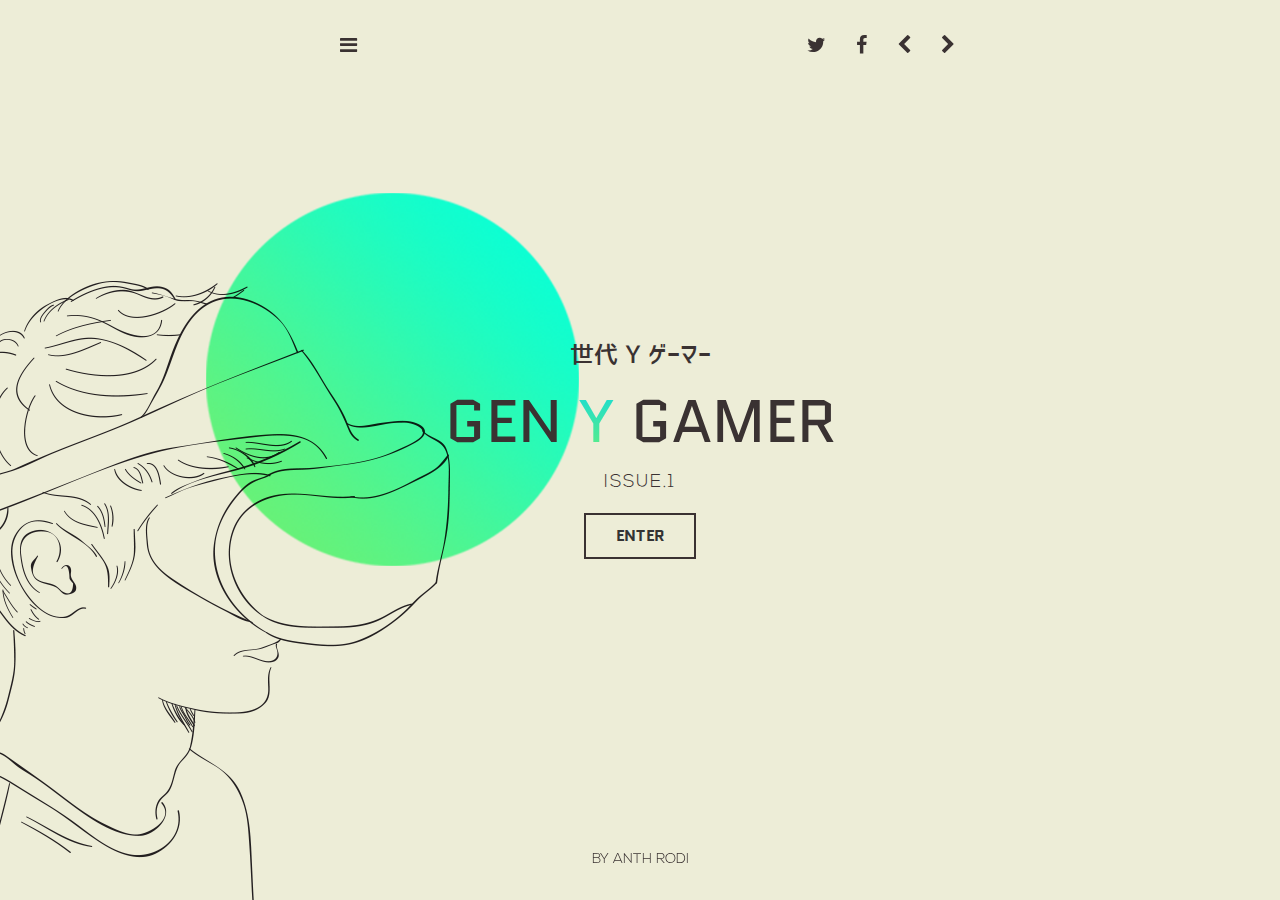
==== index.html @ 700832e9 "static nav" ====
<!DOCTYPE html>
<html lang="en">
  <head>
    <meta charset="utf-8">
    <meta http-equiv="X-UA-Compatible" content="IE=edge">
    <meta name="viewport" content="width=device-width, initial-scale=1">
    <!-- The above 3 meta tags *must* come first in the head; any other head content must come *after* these tags -->
    <meta name="description" content="">
    <meta name="author" content="">
    <link rel="icon" href="../../favicon.ico">

    <title>Gen Y Gamer Guide | Issue 1</title>

    <!-- Bootstrap core CSS -->
    <link href="CSS/bootstrap.min.css" rel="stylesheet">

    <!-- Custom styles for this template -->
    <link href="CSS/style.css" rel="stylesheet">

    <!-- Font Awesome link -->
    <link rel="stylesheet" href="fonts/font-awesome/css/font-awesome.min.css">

    <!-- Google Fonts links -->
    <link href='http://fonts.googleapis.com/css?family=Quantico:700' rel='stylesheet' type='text/css'>

    <!-- Just for debugging purposes. Don't actually copy these 2 lines! -->
    <!--[if lt IE 9]><script src="../../assets/js/ie8-responsive-file-warning.js"></script><![endif]-->
    <script src="js/ie-emulation-modes-warning.js"></script>

    <!-- HTML5 shim and Respond.js for IE8 support of HTML5 elements and media queries -->
    <!--[if lt IE 9]>
      <script src="https://oss.maxcdn.com/html5shiv/3.7.2/html5shiv.min.js"></script>
      <script src="https://oss.maxcdn.com/respond/1.4.2/respond.min.js"></script>
    <![endif]-->
  </head>

  <body>

    <div class="site-wrapper">

      <div class="site-wrapper-inner">

        <div class="cover-container">

          <div class="masthead clearfix">
            <div class="inner">
              
<nav class="navbar navbar-default navbar-static-top">
  <div class="container-fluid">
    <!-- Brand and toggle get grouped for better mobile display -->
    <div class="navbar-header">
      <button type="button" class="navbar-toggle collapsed" data-toggle="collapse" data-target="#bs-example-navbar-collapse-1">
        <span class="sr-only">Toggle navigation</span>
        <span class="icon-bar"></span>
        <span class="icon-bar"></span>
        <span class="icon-bar"></span>
      </button>
    
    </div>

    <!-- Collect the nav links, forms, and other content for toggling -->
    <div class="collapse navbar-collapse" id="bs-example-navbar-collapse-1">
      <ul class="nav navbar-nav">
  
        <li class="dropdown">
          <a href="#" class="dropdown-toggle" data-toggle="dropdown" role="button" aria-expanded="false"><i class="fa fa-bars"></i></a>
          <ul class="dropdown-menu" role="menu">
            <li><a href="issue-1/page-1/">Page 1</a></li>
            <li><a href="issue-1/page-2/">Page 2</a></li>
            <li><a href="issue-1/page-3">Page 3</a></li>
            <li><a href="/issue-1/page-4/">Page 4</a></li>
            <li><a href="/issue-1/page-5/">Page 5</a></li>
            <li><a href="/issue-1/page-6/">Page 6</a></li>
          </ul>
        </li>
      </ul>
      
      <ul class="nav navbar-nav navbar-right">
        <li><a href="http://twitter.com/share?text=Gen%20Y%20Gamer%20Issue%201%20"><i class="fa fa-twitter"></i></a></li>
        <li><a hred="facebook"><i class="fa fa-facebook"></i></a></li>
        <li><a href="#"><i class="fa fa-chevron-left"></i></a></li>
        <li><a href="issue-1/page-1/"><i class="fa fa-chevron-right"></i></a></li> 
      </ul>

    </div><!-- /.navbar-collapse -->
  </div><!-- /.container-fluid -->
</nav>


              
            </div>
          </div>

          <div class="inner cover">
            <h2 class ="cover-jap">世代 Y ゲーマー</h2>
            <h1 class="cover-heading">GEN <span class="gradient">Y</span> GAMER</h1>
            <h3 class="cover-issue">ISSUE.1</h3>
            <p class="lead"></p>
            <p class="lead">
              <a href="issue-1/page-1/" class="btn btn-lg btn-default">Enter</a>
            </p>
          </div>

          <div class="mastfoot">
            <div class="inner">
              <p class="byline">by Anth Rodi</p>
            </div>
          </div>

        </div>

      </div>

    </div>

    <!-- Bootstrap core JavaScript
    ================================================== -->
    <!-- Placed at the end of the document so the pages load faster -->
    <script src="https://ajax.googleapis.com/ajax/libs/jquery/1.11.2/jquery.min.js"></script>
    <script src="js/bootstrap.min.js"></script>
    <script src="js/tweet.js"></script>
    <!-- IE10 viewport hack for Surface/desktop Windows 8 bug -->

  </body>
</html>
---- CSS/style.css ----
/*
 * Globals
 */


@font-face {
  font-family: 'Manteka';
  src: url('../fonts/Manteka.eot?#iefix') format('embedded-opentype'),  
  url('../fonts/Manteka.woff') format('woff'), 
  url('../fonts/Manteka.ttf')  format('truetype'), 
  url('../fonts/Manteka.svg#Manteka') format('svg');
  font-weight: normal;
  font-style: normal;
}

@font-face {
  font-family: 'Corporate-Logo-Medium';
  src: url('../fonts/Corporate-Logo-Medium.eot?#iefix') format('embedded-opentype'),  
  url('../fonts/Corporate-Logo-Medium.woff') format('woff'), 
  url('../fonts/Corporate-Logo-Medium.ttf')  format('truetype'), 
  url('../fonts/Corporate-Logo-Medium.svg#Corporate-Logo-Medium') format('svg');
  font-weight: normal;
  font-style: normal;
}

@font-face {
  font-family: 'NexaLight';
  src: url('../fonts/NexaLight.eot?#iefix') format('embedded-opentype'),  
  url('../fonts/NexaLight.otf')  format('opentype'),
  url('../fonts/NexaLight.woff') format('woff'), 
  url('../fonts/NexaLight.ttf')  format('truetype'), 
  url('../fonts/NexaLight.svg#NexaLight') format('svg');
  font-weight: normal;
  font-style: normal;
}



/* Links */
a,
a:focus,
a:hover {
  color: #fff;

}

/* Custom default button */
.btn-default,
.btn-default:hover,
.btn-default:focus {
  color: #333;
  text-shadow: none; /* Prevent inheritence from `body` */
  background-color: #fff;
  border: 1px solid #fff;
}


/*
 * Base structure
 */

::-moz-selection { /* Code for Firefox */
    color: #fff;
    background: #3a3232;
}

::selection {
    color: #fff;
    background: #3a3232;
}

html,
body {
  height: 100%;
  background-color: #ededd7;
}
body {
  color: #3a3232;
  text-align: center;
}

/* Extra markup and styles for table-esque vertical and horizontal centering */
.site-wrapper {
  display: table;
  width: 100%;
  height: 100%; /* For at least Firefox */
  min-height: 100%;
}
.site-wrapper-inner {
  display: table-cell;
  vertical-align: top;
  background-image: url(../img/cover.png);
  background-repeat: no-repeat;
  background-position: center;
}
.cover-container {
  margin-right: auto;
  margin-left: auto;
}

/* Padding for spacing */
.inner {
  padding: 20px;
}


/*
 * Navbar
 */


.navbar-default {
  background: transparent;
  border-radius: 0;
  border: 0;
}

.navbar-default .navbar-nav>li>a {
  font-size: 20px;
  color: #3a3232;
}

.navbar-default .navbar-nav>li>a:hover,
.navbar-default .navbar-nav>li>a:focus {
  color: #0fecaf;
  -webkit-transition: color 0.2s ease-in;
  -moz-transition: color 0.2s ease-in;
  -ms-transition: color 0.2s ease-in;
  -o-transition: color 0.2s ease-in;
  transition: color 0.2s ease-in;
}




.dropdown-menu {
  background-color: #3a3232;
}

.dropdown-menu>li>a {
  color: #7c7c7c;
  font-weight: normal;
}

.dropdown-menu>li>a:hover,
.dropdown-menu>li>a:focus {
  color: #fff;
  background-color: #494949;
}

.cover-heading {
  font-family: 'Quantico', sans-serif;
  font-size: 60px;
}

.cover-jap {
  font-family: 'Corporate-Logo-Medium';
  font-size: 24px;
}

.cover-issue {
  font-family: 'NexaLight';
  font-size: 18px;
  letter-spacing: 2px;
}

.byline {
  color: #3a3232;
  font-family: 'NexaLight';
  text-transform: uppercase;
}

.cover .btn-lg:hover,
.cover .btn-lg:focus {
  color: #0fecaf;
  border-color: #0fecaf;
  -webkit-transition: color 0.2s ease-in;
  -moz-transition: color 0.2s ease-in;
  -ms-transition: color 0.2s ease-in;
  -o-transition: color 0.2s ease-in;
  transition: color 0.2s ease-in;
  box-shadow: none;
}

@media (min-width: 768px) {
  .masthead-brand {
    float: left;
  }
  .masthead-nav {
    float: right;
  }
}


/*
 * Cover
 */

.cover {
  padding: 0 20px;
}
.cover .btn-lg {
  font-family: 'Quantico', sans-serif;
  font-size: 16px;
  text-transform: uppercase;
  background-color: transparent;
  border-color:#3a3232; 
  border-radius: 0px;
  border-width: 2px;
  padding: 10px 30px;
  font-weight: bold;
}

.gradient {
  background: -webkit-linear-gradient(#0ad8e5, #6bf174);
  -webkit-background-clip: text;
  -webkit-text-fill-color: transparent;
}


/*
 * Footer
 */

.mastfoot {
  color: #999; /* IE8 proofing */
  color: rgba(255,255,255,.5);
}

/*
 * Affix and center
 */

@media (min-width: 768px) {
  /* Pull out the header and footer */
  .masthead {
    position: fixed;
    top: 0;
  }
  .mastfoot {
    position: fixed;
    bottom: 0;
  }
  /* Start the vertical centering */
  .site-wrapper-inner {
    vertical-align: middle;
  }
  /* Handle the widths */
  .masthead,
  .mastfoot,
  .cover-container {
    width: 100%; /* Must be percentage or pixels for horizontal alignment */
  }
}

@media (min-width: 992px) {
  .masthead,
  .mastfoot,
  .cover-container {
    width: 700px;
  }
}
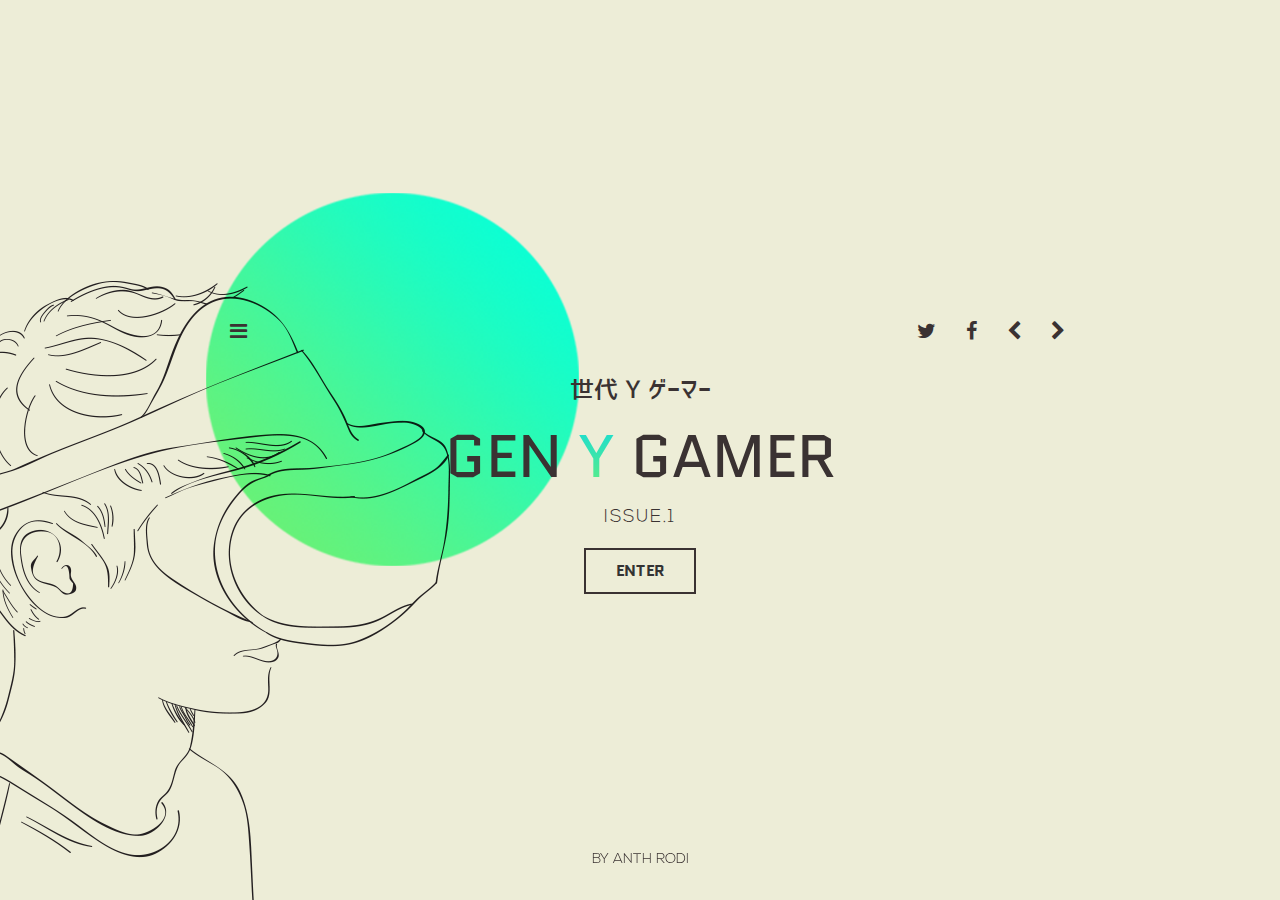
==== commit 729203e6: "nav wrapper main page" ====
--- a/index.html
+++ b/index.html
@@ -40,12 +40,9 @@
 
       <div class="site-wrapper-inner">
 
-        <div class="cover-container">
+  <div class="nav-wrapper">
 
-          <div class="masthead clearfix">
-            <div class="inner">
-              
-<nav class="navbar navbar-default navbar-static-top">
+  <nav class="navbar navbar-default navbar-static-top">
   <div class="container-fluid">
     <!-- Brand and toggle get grouped for better mobile display -->
     <div class="navbar-header">
@@ -85,6 +82,13 @@
     </div><!-- /.navbar-collapse -->
   </div><!-- /.container-fluid -->
 </nav>
+</div>
+
+        <div class="cover-container">
+
+          <div class="masthead clearfix">
+            <div class="inner">
+              
 
 
               
--- a/CSS/style.css
+++ b/CSS/style.css
@@ -108,6 +108,14 @@
  * Navbar
  */
 
+.nav-wrapper {
+  padding-top: 20px;
+  padding-left: 10px;
+  padding-right: 10px;
+  max-width: 900px;
+  margin-left: auto;
+  margin-right: auto;
+}
 
 .navbar-default {
   background: transparent;
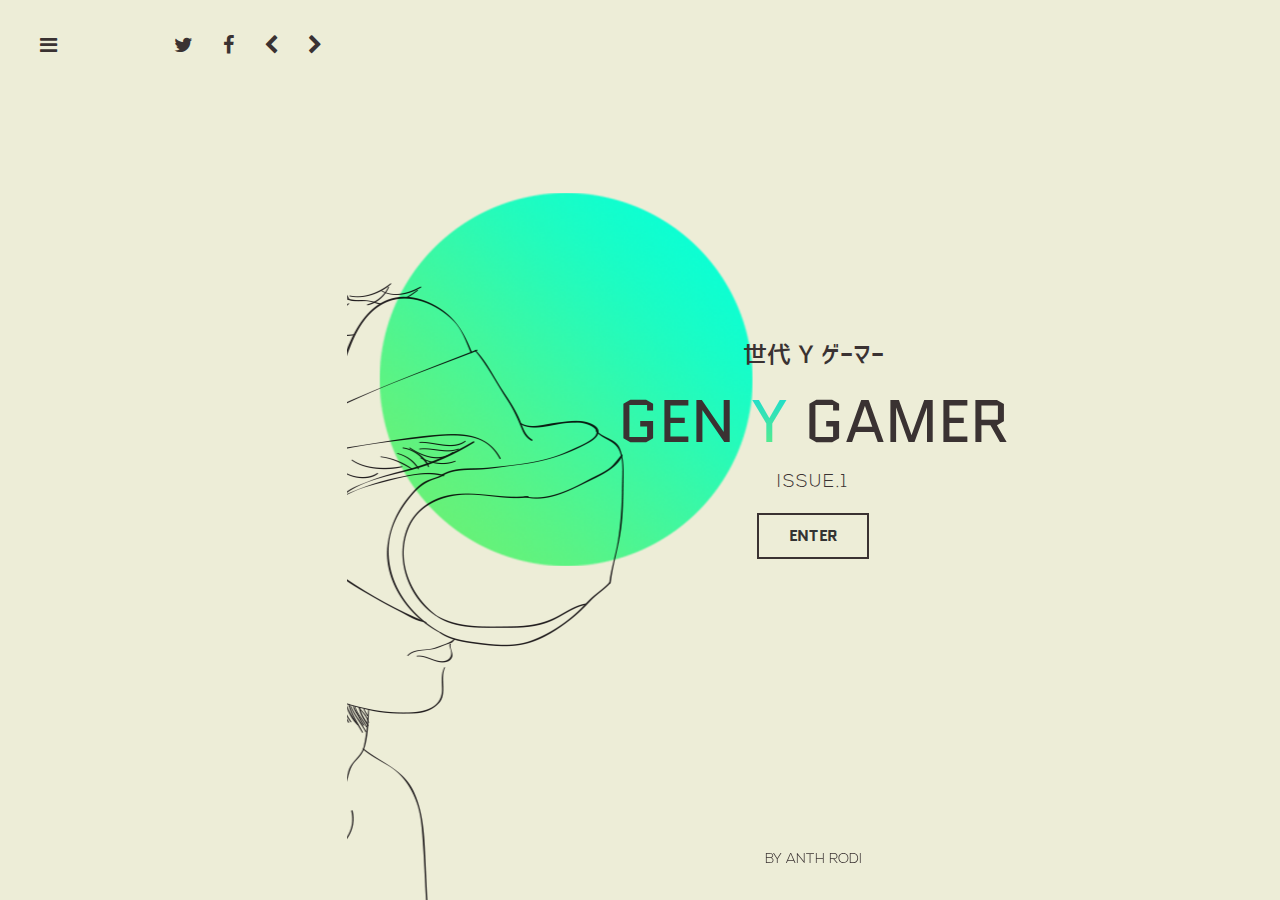
==== commit 5bc64540: "wrapper fix" ====
--- a/index.html
+++ b/index.html
@@ -38,9 +38,7 @@
 
     <div class="site-wrapper">
 
-      <div class="site-wrapper-inner">
-
-  <div class="nav-wrapper">
+      <div class="nav-wrapper">
 
   <nav class="navbar navbar-default navbar-static-top">
   <div class="container-fluid">
@@ -83,6 +81,8 @@
   </div><!-- /.container-fluid -->
 </nav>
 </div>
+
+      <div class="site-wrapper-inner">
 
         <div class="cover-container">
 
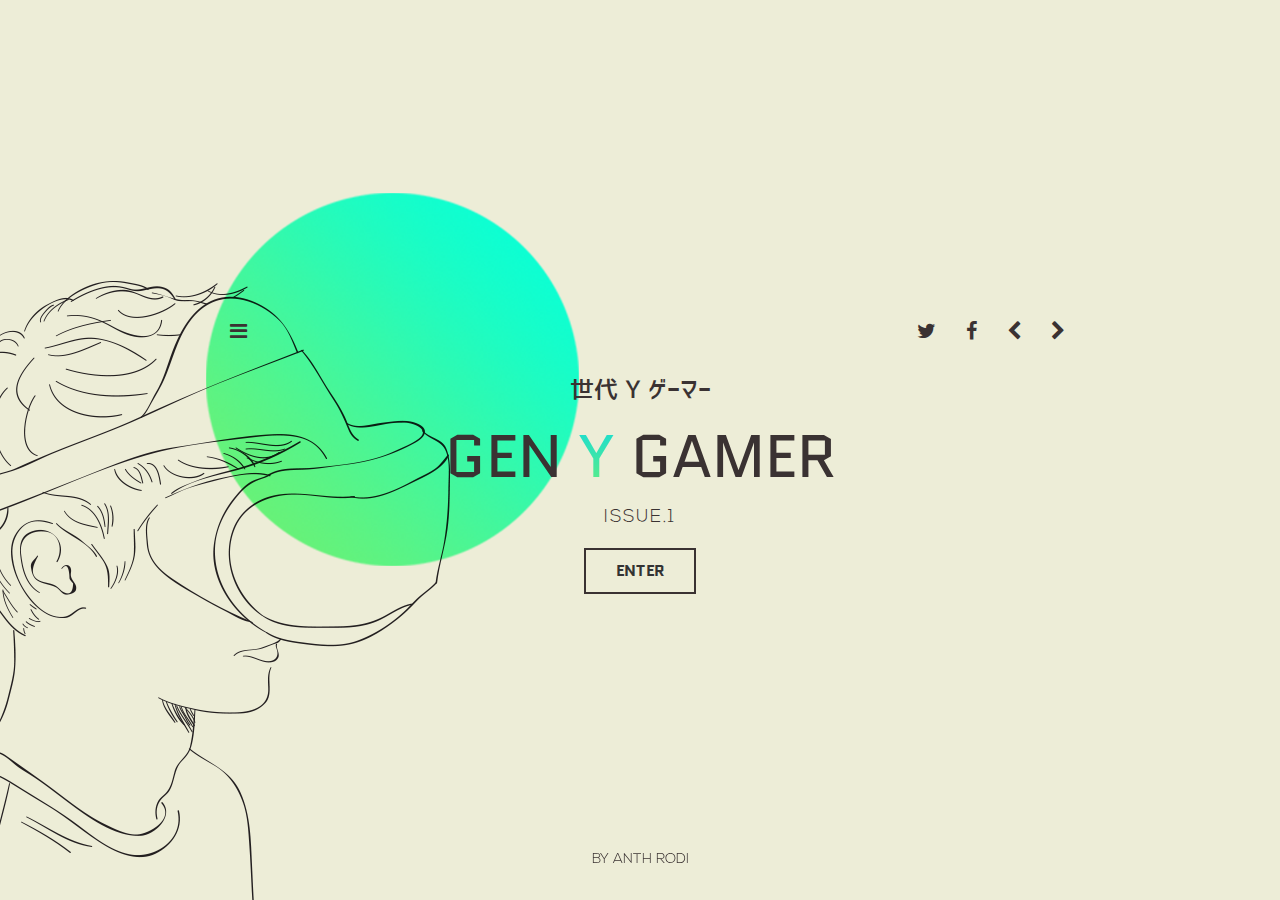
==== commit 916b40b3: "nav reset" ====
--- a/index.html
+++ b/index.html
@@ -38,7 +38,9 @@
 
     <div class="site-wrapper">
 
-      <div class="nav-wrapper">
+      <div class="site-wrapper-inner">
+
+  <div class="nav-wrapper">
 
   <nav class="navbar navbar-default navbar-static-top">
   <div class="container-fluid">
@@ -81,8 +83,6 @@
   </div><!-- /.container-fluid -->
 </nav>
 </div>
-
-      <div class="site-wrapper-inner">
 
         <div class="cover-container">
 
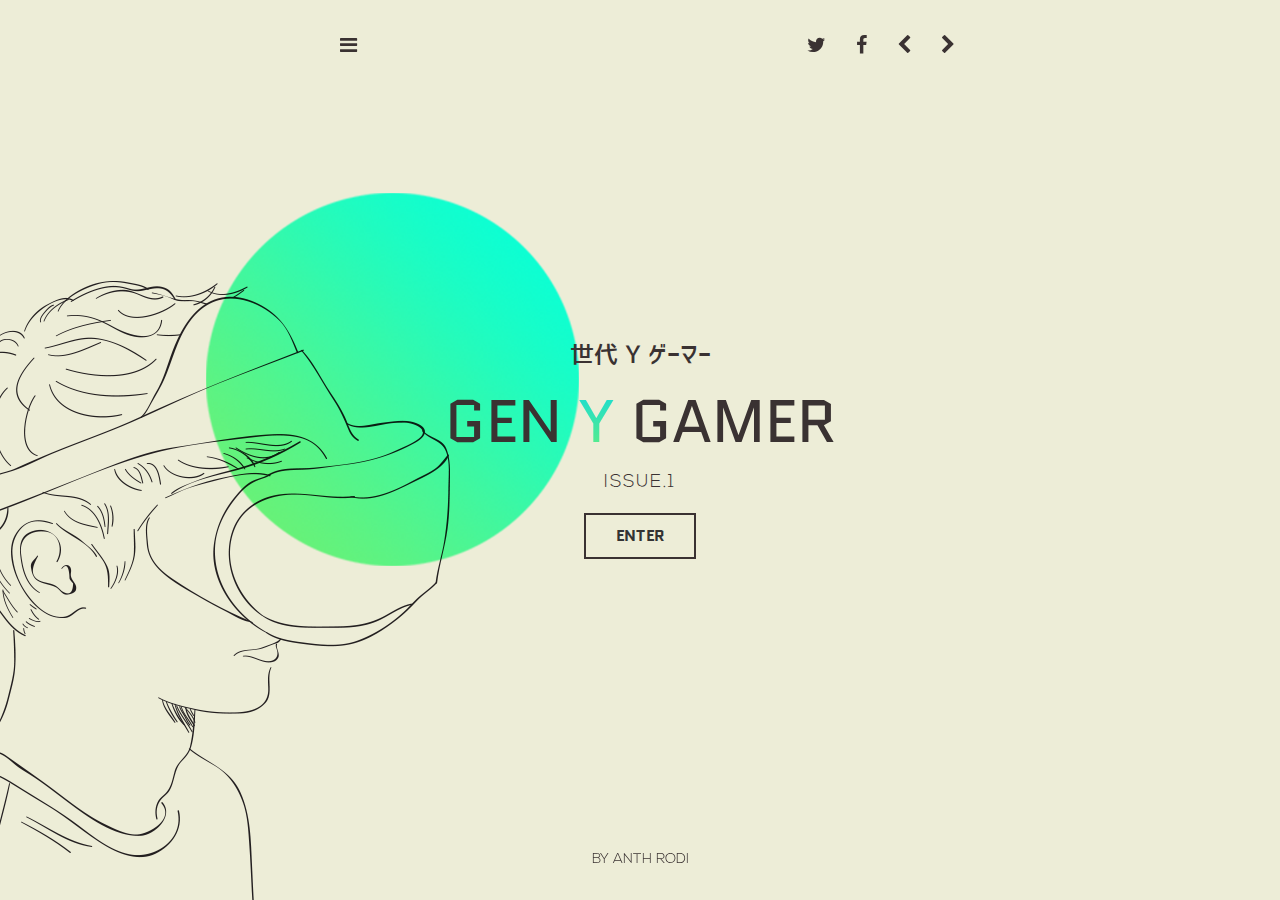
==== commit f29b3987: "rest navbar" ====
--- a/index.html
+++ b/index.html
@@ -40,9 +40,13 @@
 
       <div class="site-wrapper-inner">
 
-  <div class="nav-wrapper">
 
-  <nav class="navbar navbar-default navbar-static-top">
+        <div class="cover-container">
+
+          <div class="masthead clearfix">
+            <div class="inner">
+
+              <nav class="navbar navbar-default navbar-static-top">
   <div class="container-fluid">
     <!-- Brand and toggle get grouped for better mobile display -->
     <div class="navbar-header">
@@ -82,12 +86,6 @@
     </div><!-- /.navbar-collapse -->
   </div><!-- /.container-fluid -->
 </nav>
-</div>
-
-        <div class="cover-container">
-
-          <div class="masthead clearfix">
-            <div class="inner">
               
 
 
--- a/CSS/style.css
+++ b/CSS/style.css
@@ -91,7 +91,7 @@
   vertical-align: top;
   background-image: url(../img/cover.png);
   background-repeat: no-repeat;
-  background-position: center;
+  background-position: center; 
 }
 .cover-container {
   margin-right: auto;
@@ -108,14 +108,6 @@
  * Navbar
  */
 
-.nav-wrapper {
-  padding-top: 20px;
-  padding-left: 10px;
-  padding-right: 10px;
-  max-width: 900px;
-  margin-left: auto;
-  margin-right: auto;
-}
 
 .navbar-default {
   background: transparent;
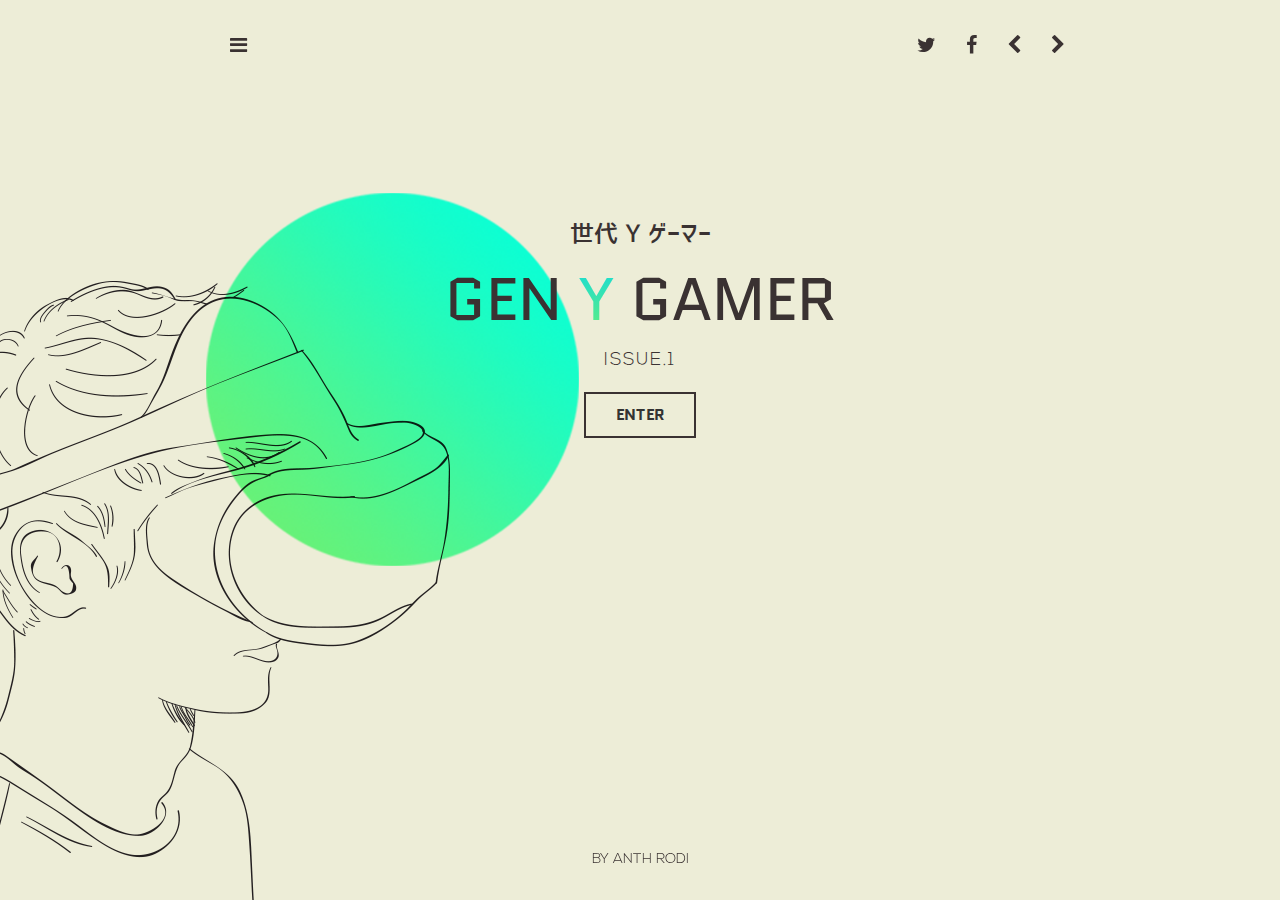
==== commit fc51179b: "homepage nav" ====
--- a/index.html
+++ b/index.html
@@ -40,13 +40,8 @@
 
       <div class="site-wrapper-inner">
 
-
-        <div class="cover-container">
-
-          <div class="masthead clearfix">
-            <div class="inner">
-
-              <nav class="navbar navbar-default navbar-static-top">
+  <div class ="nav-wrapper">
+  <nav class="navbar navbar-default navbar-static-top">
   <div class="container-fluid">
     <!-- Brand and toggle get grouped for better mobile display -->
     <div class="navbar-header">
@@ -86,8 +81,15 @@
     </div><!-- /.navbar-collapse -->
   </div><!-- /.container-fluid -->
 </nav>
-              
+</div>
 
+      <div id="cover-wrapper"></div>
+
+
+        <div class="cover-container">
+
+          <div class="masthead clearfix">
+            <div class="inner">
 
               
             </div>
--- a/CSS/style.css
+++ b/CSS/style.css
@@ -73,7 +73,12 @@
 body {
   height: 100%;
   background-color: #ededd7;
-}
+  background-image: url(../img/cover.png);
+  background-repeat: no-repeat;
+  background-position: center; 
+  background-size: 1920px 1080px;
+}
+
 body {
   color: #3a3232;
   text-align: center;
@@ -89,11 +94,11 @@
 .site-wrapper-inner {
   display: table-cell;
   vertical-align: top;
-  background-image: url(../img/cover.png);
-  background-repeat: no-repeat;
-  background-position: center; 
-}
+}
+
 .cover-container {
+
+  margin-top: 150px;
   margin-right: auto;
   margin-left: auto;
 }
@@ -107,6 +112,15 @@
 /*
  * Navbar
  */
+
+ .nav-wrapper {
+  padding-top: 20px;
+  padding-left: 10px;
+  padding-right: 10px;
+  max-width: 900px;
+  margin-left: auto;
+  margin-right: auto;
+}
 
 
 .navbar-default {
@@ -243,7 +257,7 @@
   }
   /* Start the vertical centering */
   .site-wrapper-inner {
-    vertical-align: middle;
+    /*vertical-align: middle; */
   }
   /* Handle the widths */
   .masthead,
